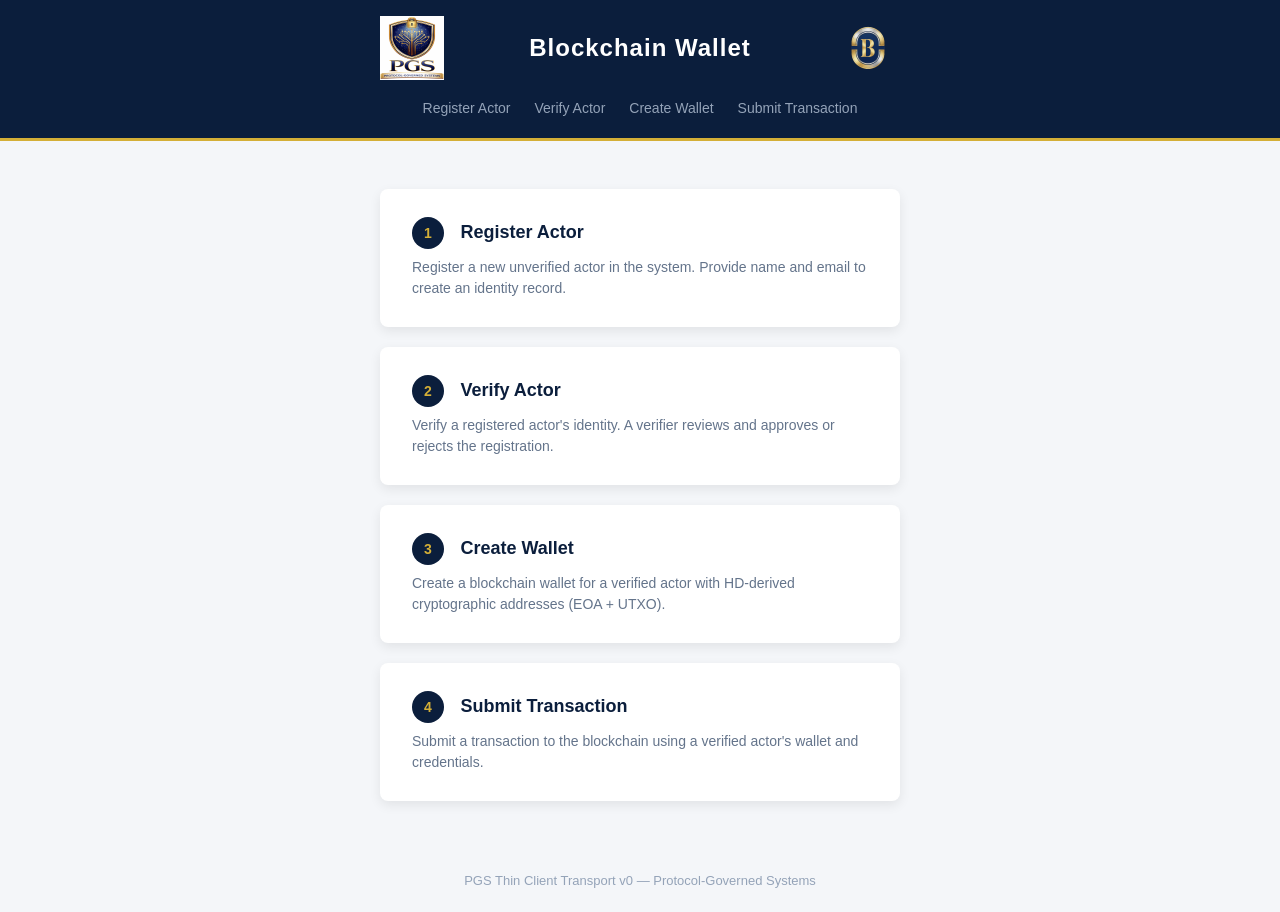
==== pgs_blockchain/testbed/static/index.html @ 44dee791 "PGS Blockchain Domain v0.2.0 — Initial Public Reference Release" ====
<!DOCTYPE html>
<html lang="en">
<head>
    <meta charset="UTF-8">
    <meta name="viewport" content="width=device-width, initial-scale=1.0">
    <title>Blockchain Wallet — PGS</title>
    <link rel="stylesheet" href="css/wallet.css">
</head>
<body>
    <header class="app-header">
        <div class="header-inner">
            <img src="img/pgs_logo.png" alt="PGS" class="logo">
            <h1 class="app-title">Blockchain Wallet</h1>
            <img src="img/ob_logo.png" alt="PGS" class="logo">
        </div>
        <nav class="screen-nav">
            <a href="register_actor.html">Register Actor</a>
            <a href="verify_actor.html">Verify Actor</a>
            <a href="create_wallet.html">Create Wallet</a>
            <a href="submit_transaction.html">Submit Transaction</a>
        </nav>
    </header>

    <div class="card-grid">
        <a href="register_actor.html" class="card">
            <span class="step-number">1</span>
            <h3>Register Actor</h3>
            <p>Register a new unverified actor in the system. Provide name and email to create an identity record.</p>
        </a>

        <a href="verify_actor.html" class="card">
            <span class="step-number">2</span>
            <h3>Verify Actor</h3>
            <p>Verify a registered actor's identity. A verifier reviews and approves or rejects the registration.</p>
        </a>

        <a href="create_wallet.html" class="card">
            <span class="step-number">3</span>
            <h3>Create Wallet</h3>
            <p>Create a blockchain wallet for a verified actor with HD-derived cryptographic addresses (EOA + UTXO).</p>
        </a>

        <a href="submit_transaction.html" class="card">
            <span class="step-number">4</span>
            <h3>Submit Transaction</h3>
            <p>Submit a transaction to the blockchain using a verified actor's wallet and credentials.</p>
        </a>
    </div>

    <footer class="app-footer">
        PGS Thin Client Transport v0 — Protocol-Governed Systems
    </footer>
</body>
</html>
---- pgs_blockchain/testbed/static/css/wallet.css ----
/* wallet.css — Clean enterprise theme for thin client demo */

* {
    box-sizing: border-box;
    margin: 0;
    padding: 0;
}

body {
    font-family: Arial, Helvetica, sans-serif;
    background-color: #f4f6f9;
    color: #333;
    min-height: 100vh;
}

/* ── Header ──────────────────────────────────────────────── */

.app-header {
    background-color: #0b1e3c;
    padding: 16px 0; /* Removed horizontal padding to let inner container handle it */
    border-bottom: 3px solid #d4af37;
}

.header-inner {
    display: flex;
    align-items: center;
    justify-content: space-between;
    max-width: 560px; /* Matches .container width */
    margin: 0 auto;
    padding: 0 20px; /* Add padding to match card padding if needed, or just for safety */
}

.logo {
    height: 64px;
    width: auto;
    object-fit: contain;
}

.app-title {
    color: white;
    font-size: 24px;
    font-weight: bold;
    letter-spacing: 1px;
    text-align: center;
    flex-grow: 1;
    margin: 0 16px;
}

/* ── Navigation ──────────────────────────────────────────── */

.screen-nav {
    display: flex;
    justify-content: center;
    gap: 24px;
    padding: 16px 0 0;
}

.screen-nav a {
    color: #94a3b8;
    text-decoration: none;
    font-size: 14px;
    padding: 4px 0;
    border-bottom: 2px solid transparent;
    transition: color 0.2s, border-color 0.2s;
}

.screen-nav a:hover,
.screen-nav a.active {
    color: #d4af37;
    border-bottom-color: #d4af37;
}

/* ── Container / Card ────────────────────────────────────── */

.container {
    max-width: 560px;
    margin: 48px auto;
    padding: 40px;
    background: white;
    border-radius: 8px;
    box-shadow: 0 4px 12px rgba(0, 0, 0, 0.08);
}

.container h2 {
    margin-bottom: 28px;
    text-align: center;
    font-size: 22px;
    color: #0b1e3c;
}

/* ── Landing page cards ──────────────────────────────────── */

.card-grid {
    display: flex;
    flex-direction: column;
    gap: 20px;
    max-width: 560px;
    margin: 48px auto;
    padding: 0 20px;
}

.card {
    background: white;
    border-radius: 8px;
    padding: 28px 32px;
    box-shadow: 0 4px 12px rgba(0, 0, 0, 0.08);
    text-decoration: none;
    color: inherit;
    transition: box-shadow 0.2s, transform 0.15s;
    display: block;
}

.card:hover {
    box-shadow: 0 6px 20px rgba(0, 0, 0, 0.12);
    transform: translateY(-2px);
}

.card .step-number {
    display: inline-block;
    background: #0b1e3c;
    color: #d4af37;
    width: 32px;
    height: 32px;
    border-radius: 50%;
    text-align: center;
    line-height: 32px;
    font-weight: bold;
    font-size: 14px;
    margin-right: 12px;
}

.card h3 {
    display: inline;
    font-size: 18px;
    color: #0b1e3c;
}

.card p {
    margin-top: 8px;
    color: #64748b;
    font-size: 14px;
    line-height: 1.5;
}

/* ── Form ────────────────────────────────────────────────── */

.form-group {
    margin-bottom: 18px;
}

.form-group label {
    display: block;
    margin-bottom: 6px;
    font-weight: bold;
    font-size: 14px;
    color: #334155;
}

.form-group input,
.form-group select,
.form-group textarea {
    width: 100%;
    padding: 10px 12px;
    border: 1px solid #cbd5e1;
    border-radius: 4px;
    font-size: 15px;
    font-family: inherit;
    background: #fafbfc;
    transition: border-color 0.2s;
}

.form-group input:focus,
.form-group select:focus,
.form-group textarea:focus {
    outline: none;
    border-color: #0b1e3c;
    background: white;
}

.form-group textarea {
    resize: vertical;
    min-height: 60px;
}

.primary-button {
    width: 100%;
    padding: 12px;
    background-color: #0b1e3c;
    color: white;
    border: none;
    border-radius: 4px;
    font-size: 16px;
    font-weight: bold;
    cursor: pointer;
    margin-top: 8px;
    transition: background-color 0.2s;
}

.primary-button:hover {
    background-color: #123066;
}

.primary-button:disabled {
    background-color: #94a3b8;
    cursor: not-allowed;
}

/* ── Result display ──────────────────────────────────────── */

.result-panel {
    margin-top: 28px;
    padding: 20px;
    border-radius: 6px;
    display: none;
}

.result-panel.visible {
    display: block;
}

.result-panel.success {
    background: #f0fdf4;
    border: 1px solid #86efac;
}

.result-panel.error {
    background: #fef2f2;
    border: 1px solid #fca5a5;
}

.result-panel.already-submitted {
    background: #fffbeb;
    border: 1px solid #fcd34d;
}

.result-panel .status-badge {
    display: inline-block;
    padding: 4px 12px;
    border-radius: 12px;
    font-size: 13px;
    font-weight: bold;
    margin-bottom: 12px;
}

.result-panel.success .status-badge {
    background: #166534;
    color: white;
}

.result-panel.error .status-badge {
    background: #991b1b;
    color: white;
}

.result-panel.already-submitted .status-badge {
    background: #92400e;
    color: white;
}

.result-field {
    margin-bottom: 8px;
    font-size: 14px;
}

.result-field .label {
    font-weight: bold;
    color: #475569;
    display: inline-block;
    min-width: 110px;
}

.result-field .value {
    color: #1e293b;
    font-family: 'Courier New', monospace;
    word-break: break-all;
}

.result-json {
    margin-top: 12px;
    padding: 12px;
    background: #1e293b;
    color: #e2e8f0;
    border-radius: 4px;
    font-family: 'Courier New', monospace;
    font-size: 12px;
    white-space: pre-wrap;
    overflow-x: auto;
    max-height: 300px;
    overflow-y: auto;
}

/* ── Form sections (fieldset) ────────────────────────────── */

.form-section {
    border: 1px solid #e2e8f0;
    border-radius: 6px;
    padding: 16px 20px 8px;
    margin-bottom: 20px;
}

.form-section legend {
    font-size: 13px;
    font-weight: bold;
    color: #64748b;
    text-transform: uppercase;
    letter-spacing: 0.5px;
    padding: 0 8px;
}

/* ── Footer ──────────────────────────────────────────────── */

.app-footer {
    text-align: center;
    padding: 24px;
    color: #94a3b8;
    font-size: 13px;
}

/* ── Responsive ──────────────────────────────────────────── */

@media (max-width: 640px) {
    .container {
        margin: 24px 16px;
        padding: 24px;
    }

    .header-inner {
        padding: 0 16px;
    }

    .logo {
        height: 48px;
    }

    .app-title {
        font-size: 20px;
    }
}
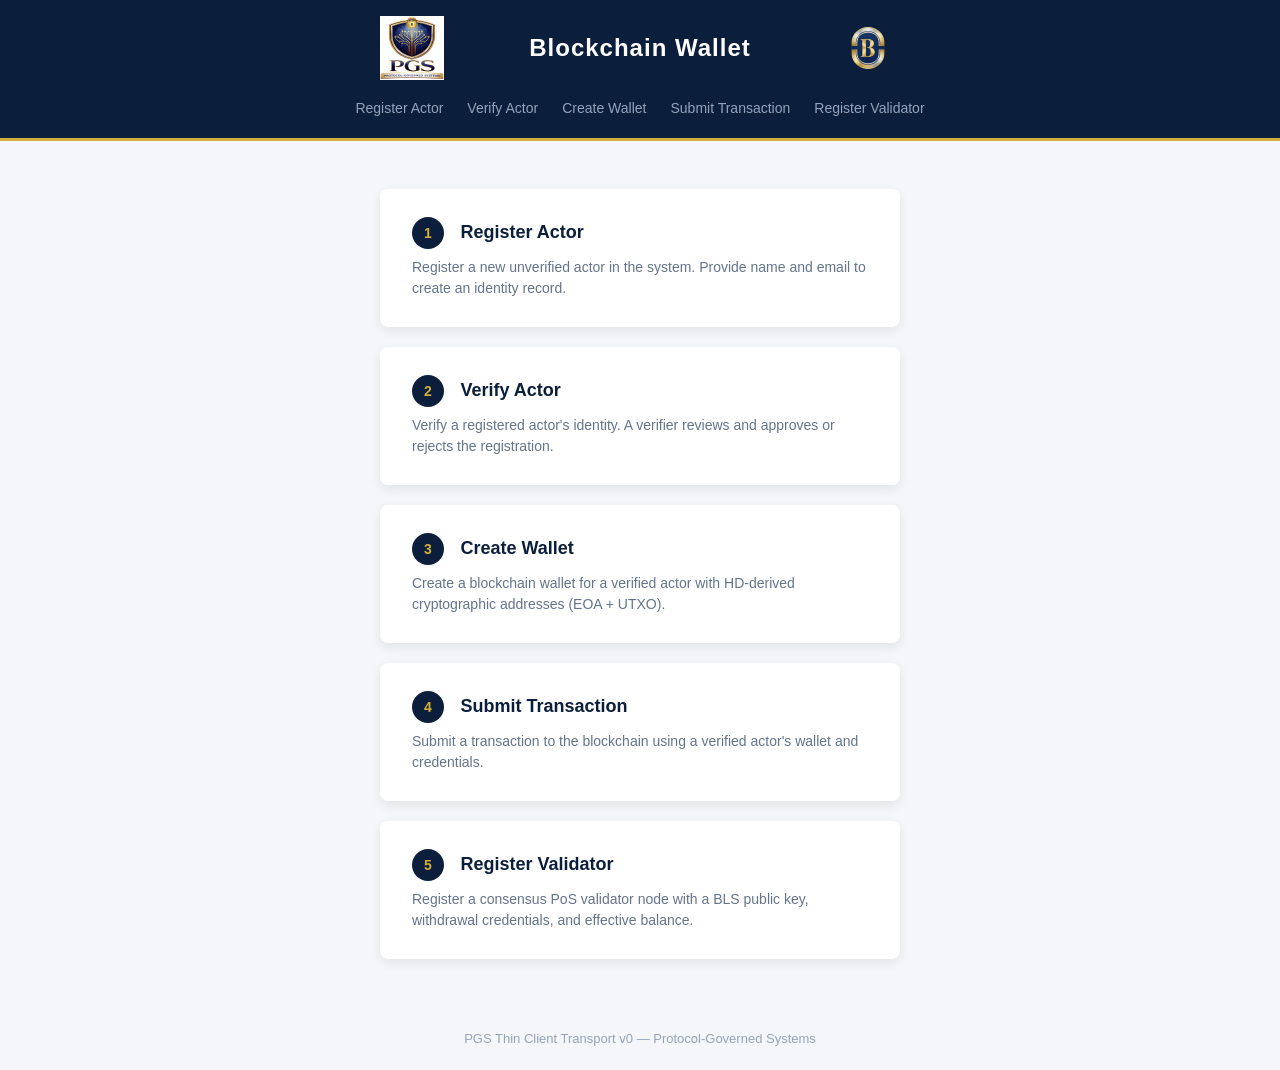
==== commit a37b78f3: "v0.4.0 — v0.4.0 — Blockchain reference domain and governed workflows" ====
--- a/pgs_blockchain/testbed/static/index.html
+++ b/pgs_blockchain/testbed/static/index.html
@@ -18,6 +18,7 @@
             <a href="verify_actor.html">Verify Actor</a>
             <a href="create_wallet.html">Create Wallet</a>
             <a href="submit_transaction.html">Submit Transaction</a>
+            <a href="register_validator.html">Register Validator</a>
         </nav>
     </header>
 
@@ -45,6 +46,12 @@
             <h3>Submit Transaction</h3>
             <p>Submit a transaction to the blockchain using a verified actor's wallet and credentials.</p>
         </a>
+
+        <a href="register_validator.html" class="card">
+            <span class="step-number">5</span>
+            <h3>Register Validator</h3>
+            <p>Register a consensus PoS validator node with a BLS public key, withdrawal credentials, and effective balance.</p>
+        </a>
     </div>
 
     <footer class="app-footer">
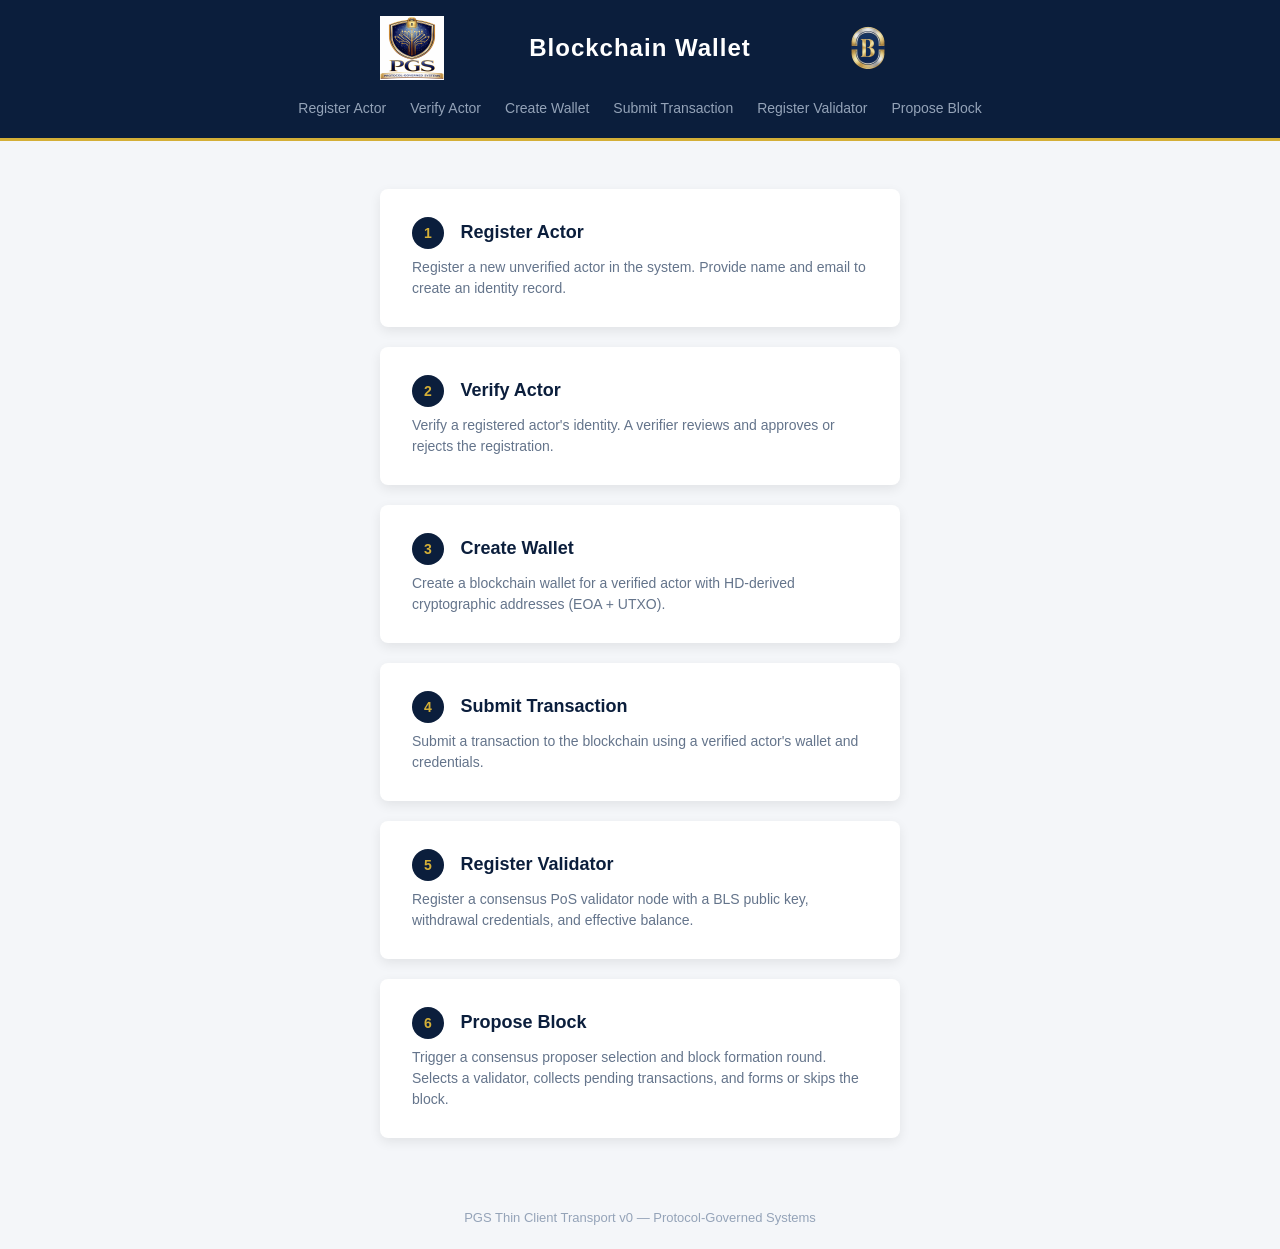
==== commit 53819e22: "v0.5.0 - added blockchain mempool and consensus capabilities" ====
--- a/pgs_blockchain/testbed/static/index.html
+++ b/pgs_blockchain/testbed/static/index.html
@@ -19,6 +19,7 @@
             <a href="create_wallet.html">Create Wallet</a>
             <a href="submit_transaction.html">Submit Transaction</a>
             <a href="register_validator.html">Register Validator</a>
+            <a href="propose_block.html">Propose Block</a>
         </nav>
     </header>
 
@@ -52,6 +53,12 @@
             <h3>Register Validator</h3>
             <p>Register a consensus PoS validator node with a BLS public key, withdrawal credentials, and effective balance.</p>
         </a>
+
+        <a href="propose_block.html" class="card">
+            <span class="step-number">6</span>
+            <h3>Propose Block</h3>
+            <p>Trigger a consensus proposer selection and block formation round. Selects a validator, collects pending transactions, and forms or skips the block.</p>
+        </a>
     </div>
 
     <footer class="app-footer">
